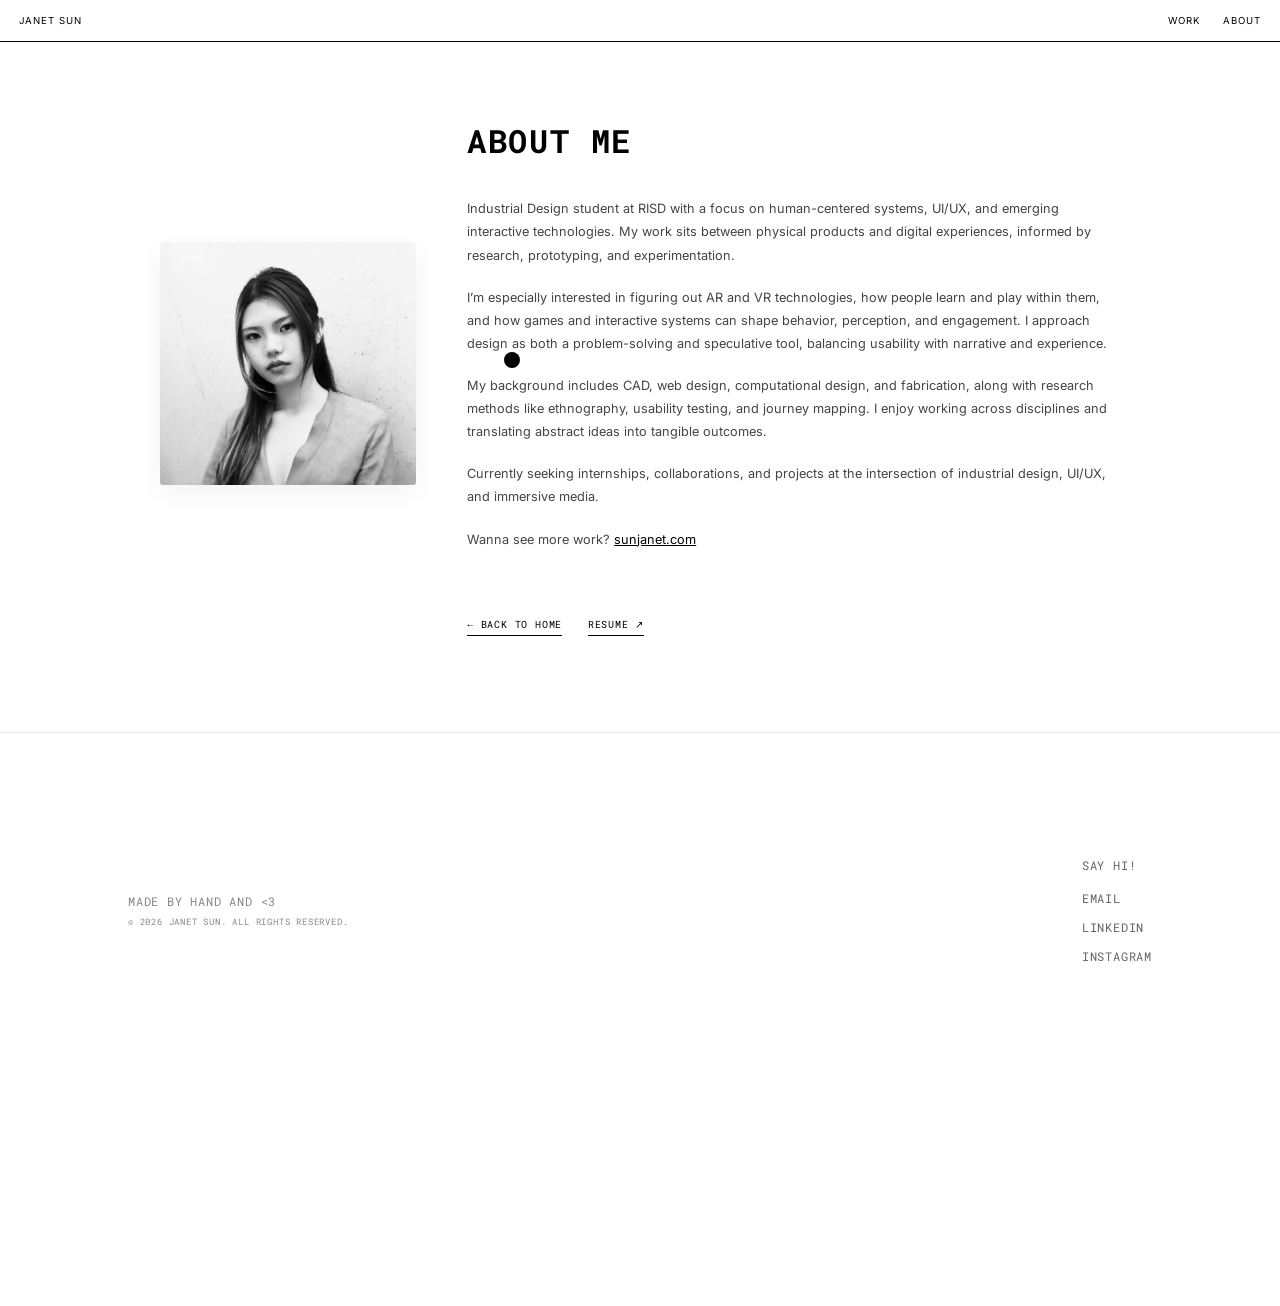
==== about.html @ 698ff545 "update" ====
<!DOCTYPE html>
<html lang="en">
<head>
<meta charset="UTF-8" />
<meta name="viewport" content="width=device-width, initial-scale=1.0" />
<title>About - Janet Sun</title>

<link href="https://fonts.googleapis.com/css2?family=Inter:wght@400;500&family=Source+Serif+4:opsz@8..60&family=Roboto+Mono&display=swap" rel="stylesheet">
<link rel="stylesheet" href="styles.css">
<style>
  .about-container {
    padding: clamp(3rem, 10vw, 7.5rem) 10%;
    min-height: 100vh;
    display: flex;
    flex-direction: column;
    align-items: center;
    background: #fff;
  }
  .about-content {
    max-width: 75rem;
    width: 100%;
    display: flex;
    flex-wrap: wrap;
    gap: clamp(2rem, 5vw, 5rem);
    align-items: center;
  }
  .about-text {
    flex: 1;
    min-width: 0;
  }
  .about-image {
    width: 100%;
    max-width: 20rem;
    flex-shrink: 0;
  }
  .about-image img {
    width: 100%;
    max-width: 100%;
    height: auto;
    border-radius: 0.25rem;
    box-shadow: 0 10px 30px rgba(0,0,0,0.05);
  }
  .about-content h1 {
    font-family: 'Roboto Mono', monospace;
    font-size: clamp(1.5rem, 4vw, 2.5rem);
    margin-bottom: clamp(1.5rem, 4vw, 2.5rem);
    text-transform: uppercase;
    letter-spacing: 0.125rem;
  }
  .about-content p {
    font-family: 'Inter', sans-serif;
    font-size: clamp(1rem, 1.2vw, 1.1rem);
    line-height: 1.8;
    color: #444;
    margin-bottom: 1.5rem;
  }
  @media (max-width: 900px) {
    .about-content {
      flex-direction: column;
      align-items: center;
    }
    .about-image {
      width: 100%;
      max-width: 25rem;
      margin-bottom: clamp(2rem, 5vw, 2.5rem);
    }
  }
  .back-button {
    margin-top: clamp(2rem, 5vw, 3.75rem);
    display: inline-block;
    font-family: 'Roboto Mono', monospace;
    text-transform: uppercase;
    font-size: clamp(0.6875rem, 1.2vw, 0.75rem);
    letter-spacing: 0.0625rem;
    color: #000;
    text-decoration: none;
    border-bottom: 1px solid #000;
    padding-bottom: 0.25rem;
  }
</style>
</head>

<body>

<div class="cursor"></div>

<div class="nav" style="opacity: 1;">
  <div onclick="window.location.href='index.html'">Janet Sun</div>
  <div class="nav-right">
    <span onclick="window.location.href='index.html#work'">Work</span>
    <span onclick="window.location.href='about.html'">About</span>
  </div>
</div>

<div class="about-container">
  <div class="about-content">
    <div class="about-image">
      <img src="photo/about/IMG_9194.jpg" alt="Janet Sun profile photo">
    </div>
    <div class="about-text">
      <h1>About me</h1>
      <p>
        Industrial Design student at RISD with a focus on human-centered systems, UI/UX, and emerging interactive technologies. My work sits between physical products and digital experiences, informed by research, prototyping, and experimentation.
      </p>
      <p>
        I’m especially interested in figuring out AR and VR technologies, how people learn and play within them, and how games and interactive systems can shape behavior, perception, and engagement. I approach design as both a problem-solving and speculative tool, balancing usability with narrative and experience.
      </p>
      <p>
        My background includes CAD, web design, computational design, and fabrication, along with research methods like ethnography, usability testing, and journey mapping. I enjoy working across disciplines and translating abstract ideas into tangible outcomes.
      </p>
      <p>
        Currently seeking internships, collaborations, and projects at the intersection of industrial design, UI/UX, and immersive media.
      </p>
      <p>
        Wanna see more work? <a href="https://sunjanet.com" target="_blank" rel="noopener noreferrer" style="color: #000; text-decoration: underline;">sunjanet.com</a>
      </p>
      <div style="display: flex; gap: 2rem; align-items: center;">
        <a href="index.html" class="back-button" onclick="sessionStorage.setItem('skipIndexAnimations','1')">← Back to Home</a>
        <a href="resume.pdf" target="_blank" class="back-button">Resume ↗</a>
      </div>
    </div>
  </div>
</div>

<footer class="footer">
  <div class="footer-content">
    <div class="footer-left">
      <p style="font-size: 0.9rem; color: #888; margin-bottom: 6px;">Made by hand and &lt;3</p>
      <p>&copy; 2026 Janet Sun. All rights reserved.</p>
    </div>
    <div class="footer-right">
      <p class="footer-say-hi">Say hi!</p>
      <div class="footer-links">
        <a href="mailto:janetsun05@gmail.com">Email</a>
        <a href="https://www.linkedin.com/in/janet-sun05" target="_blank" rel="noopener noreferrer">LinkedIn</a>
        <a href="#">Instagram</a>
      </div>
    </div>
  </div>
</footer>

<script src="main.js"></script>
</body>
</html>
---- styles.css ----
:root {
  --bg: #ffffff;
  --orange: #ffffff;
  --peach: #ffffff;
  --blue: #cfe6f8;
  --green: #ffffff;
  --pink: #ffffff;
  --text-dark: #000000;
  --space-xs: 0.25rem;
  --space-sm: 0.5rem;
  --space-md: 1rem;
  --space-lg: 1.5rem;
  --space-xl: 2rem;
  --space-2xl: 2.5rem;
  --space-3xl: 3rem;
}

* {
  box-sizing: border-box;
}

html {
  font-size: 100%; 
  zoom: 0.8; /* Scales EVERYTHING down to 80% including images and videos */
  scroll-behavior: smooth;
  cursor: none;
}

body {
  margin: 0;
  background: var(--bg);
  font-family: Inter, sans-serif;
  font-size: 1rem;
  line-height: 1.5;
  min-height: 100vh;
  overflow-x: hidden;
  overflow-y: auto;
  cursor: none;
  -webkit-font-smoothing: antialiased;
  -moz-osx-font-smoothing: grayscale;
  -webkit-user-select: none; /* Safari */
  -ms-user-select: none; /* IE 10+ and Edge */
  user-select: none; /* Standard syntax */
}

/* Top Nav */
.nav {
  position: fixed;
  top: 0;
  left: 0;
  right: 0;
  z-index: 10000;
  padding: clamp(0.5rem, 2vw, 1rem) clamp(1rem, 4vw, 1.5rem);
  display: flex;
  justify-content: space-between;
  font-size: clamp(0.6875rem, 1.5vw, 0.75rem);
  letter-spacing: 0.1em;
  text-transform: uppercase;
  background: rgba(255, 255, 255, 0.05);
  backdrop-filter: blur(10px);
  -webkit-backdrop-filter: blur(10px);
  border-top: 1px solid rgba(255, 255, 255, 0.8);
  border-bottom: 1px solid #000;
  box-shadow: inset 0 1px 0 rgba(255, 255, 255, 0.3);
  color: #000;
  opacity: 0;
  transition: opacity 1s ease;
}

/* Problem Section Styles */
.problem-section {
  padding: clamp(3rem, 8vw, 8.75rem) 10%;
  background: #fff;
  text-align: center;
  position: relative;
  z-index: 10;
  min-height: 100vh;
  display: flex;
  flex-direction: column;
  justify-content: center;
}

.problem-label {
  font-family: 'Roboto Mono', monospace;
  font-size: clamp(0.75rem, 1.5vw, 0.875rem);
  text-transform: uppercase;
  letter-spacing: 0.125rem;
  color: #666;
  margin-bottom: clamp(1.5rem, 4vw, 2.5rem);
  font-weight: 400;
  display: block;
}

.problem-statement {
  font-family: 'Source Serif 4', serif;
  font-size: clamp(1.5rem, 4vw, 2.4rem);
  line-height: 1.4;
  max-width: min(1000px, 90vw);
  margin: 0 auto;
  color: #222;
  font-weight: 400;
}

@media (max-width: 768px) {
  .problem-section {
    padding: clamp(2.5rem, 10vw, 5rem) 5%;
  }
  .problem-statement {
    font-size: clamp(1.25rem, 4vw, 1.8rem);
  }
}

.nav-right span {
  margin-left: clamp(1rem, 3vw, 1.5rem);
}

/* Sidebar – page menu only (not on index) */
.sidebar {
  position: fixed;
  left: 0;
  top: 0;
  bottom: 0;
  width: min(200px, 45vw);
  z-index: 9998;
  background: rgba(255, 255, 255, 0.97);
  backdrop-filter: blur(12px);
  -webkit-backdrop-filter: blur(12px);
  border-right: 1px solid rgba(0, 0, 0, 0.08);
  padding: clamp(3rem, 8vw, 5rem) 0 clamp(2rem, 5vw, 2.5rem) clamp(1rem, 4vw, 1.5rem);
  display: flex;
  flex-direction: column;
  font-family: 'Roboto Mono', monospace;
  font-size: clamp(0.625rem, 1.2vw, 0.6875rem);
  letter-spacing: 0.1em;
  text-transform: uppercase;
}
.sidebar-home {
  display: block;
  font-weight: 600;
  color: #000;
  text-decoration: none;
  margin-bottom: clamp(1rem, 3vw, 1.5rem);
  cursor: pointer;
  font-size: clamp(0.625rem, 1.2vw, 0.6875rem);
  letter-spacing: 0.1em;
  text-transform: uppercase;
}
.sidebar-home:hover {
  opacity: 0.7;
}
.sidebar-home .sidebar-home-arrow {
  margin-right: 0.5rem;
}
.sidebar-section-title {
  font-size: 0.625rem;
  letter-spacing: 0.15em;
  color: #888;
  margin: 0 0 0.75rem 0;
  padding-bottom: 0.25rem;
}
.sidebar-page-nav {
  list-style: none;
  margin: 0;
  padding: 0;
}
.sidebar-page-nav li {
  margin-bottom: 0.5rem;
}
.sidebar-page-nav a {
  color: #555;
  text-decoration: none;
  cursor: pointer;
  display: inline-block;
}
.sidebar-page-nav a:hover {
  color: #000;
}
.sidebar-back-to-top {
  margin-top: auto;
  display: inline-block;
  color: #555;
  text-decoration: none;
  cursor: pointer;
  padding-top: 1rem;
  font-size: clamp(0.625rem, 1.2vw, 0.6875rem);
  letter-spacing: 0.1em;
  text-transform: uppercase;
}
.sidebar-back-to-top:hover {
  color: #000;
}
body.has-sidebar {
  padding-left: min(200px, 45vw);
}
@media (max-width: 900px) {
  .sidebar {
    transform: translateX(-100%);
    transition: transform 0.3s ease;
  }
  body.has-sidebar {
    padding-left: 0;
  }
}

/* Overview meta line (timeline, role, team, tools) */
.overview-meta {
  display: flex;
  flex-wrap: wrap;
  gap: clamp(0.75rem, 2vw, 1rem) clamp(1rem, 3vw, 2rem);
  font-family: 'Roboto Mono', monospace;
  font-size: clamp(0.625rem, 1.2vw, 0.6875rem);
  letter-spacing: 0.1em;
  text-transform: uppercase;
  color: #666;
  margin-bottom: 1.25rem;
  padding-bottom: 1rem;
  border-bottom: 1px solid rgba(0, 0, 0, 0.1);
}
.overview-meta span {
  display: flex;
  flex-direction: column;
  gap: 0.25rem;
  align-items: flex-start;
}
.overview-meta .meta-label {
  color: #999;
}
.overview-meta .meta-value {
  color: #333;
}

.overview-context,
.overview-problem {
  margin-bottom: 1.25rem;
}
.overview-context .overview-block-label,
.overview-problem .overview-block-label {
  font-family: 'Roboto Mono', monospace;
  font-size: 0.625rem;
  letter-spacing: 0.15em;
  text-transform: uppercase;
  color: #888;
  margin-bottom: 0.5rem;
}
.overview-context .overview-block-content,
.overview-problem .overview-block-content {
  font-family: 'Inter', sans-serif;
  font-size: 1rem;
  line-height: 1.6;
  color: #444;
}
.overview-problem .overview-block-content {
  font-family: 'Source Serif 4', serif;
  font-size: clamp(1rem, 1.5vw, 1.25rem);
  line-height: 1.4;
  color: #22222225;
}

/* Board */
.board {
  position: relative;
  width: 100%;
  height: 65vh;
  min-height: 20rem;
}

.bg-paragraph {
  position: absolute;
  top: clamp(2rem, 6vw, 4rem);
  left: clamp(0.75rem, 2vw, 1.5rem);
  font-size: clamp(0.875rem, 1.2vw, 1rem);
  color: #eeeeee; /* Lighter Grey */
  width: min(36vw, 90%);
  line-height: 1.4;
  z-index: 5;
  pointer-events: none;
  font-family: 'Roboto Mono', monospace;
  margin: 0;
  white-space: pre-wrap;
  word-spacing: 0.125rem;
  transition: color 0.5s ease, filter 0.5s ease-out;
  filter: blur(8px);
}

.bg-paragraph.dark-mode {
  color: #000000ac;
  filter: blur(0);
}

/* Hero Section */
.hero {
  position: absolute;
  top: calc(50% - 15px);
  left: 50%;
  transform: translate(-50%, -50%);
  text-align: center;
  z-index: 0;
  pointer-events: none;
}

.hero-video {
  width: min(45vw, 650px);
  max-width: 100%;
  height: auto;
  display: block;
  margin: 0 auto;
  mix-blend-mode: multiply;
  opacity: 0.75;
  filter: blur(0.5px);
}

.hero-name {
  font-size: clamp(0.875rem, 1.2vw, 1.1875rem);
  font-weight: bold;
  text-transform: uppercase;
  letter-spacing: -0.07em;
  color: #000;
  text-align: right;
  margin-top: clamp(-8rem, -12vw, -9.375rem);
  margin-right: clamp(2rem, 5vw, 5rem);
  position: relative;
  z-index: 500;
  opacity: 0;
  transition: opacity 1s ease;
  filter: blur(0.4px);
  text-shadow: #0000000f 1px 1px 2px;
}
.hero-name.visible {
  opacity: 0.75;
}

/* Custom cursor */
.cursor {
  position: fixed;
  top: 0;
  left: 0;
  width: clamp(18px, 1.25rem, 25px);
  height: clamp(18px, 1.25rem, 25px);
  background: #fff;
  border-radius: 50%;
  pointer-events: none;
  z-index: 10001;
  transform: translate3d(-100px, -100px, 0);
  transition: width 0.2s ease, height 0.2s ease;
  will-change: transform, width, height;
  backface-visibility: hidden;
  mix-blend-mode: difference;
}

.cursor.grow {
  width: clamp(45px, 4rem, 65px);
  height: clamp(45px, 4rem, 65px);
}

/* No hand cursor - custom cursor only everywhere */
a, button, [onclick], .nav > div, .nav span, .nav-right span, .back-button, .ideation-trigger {
  cursor: none !important;
}

/* Cards */
.card {
  position: absolute;
  padding: clamp(0.875rem, 1.5vw, 1.375rem) clamp(1rem, 1.5vw, 1.5rem);
  transform-origin: center;
  /* animation will be triggered by JS after video ends */
  opacity: 0; 
  border-radius: clamp(0.75rem, 2vw, 1.25rem);
  backdrop-filter: blur(20px) brightness(1.1) saturate(2.1);
  -webkit-backdrop-filter: blur(10px) brightness(1.1) saturate(1.1);
  border: 1px solid rgba(255, 255, 255, 0.6);
  z-index: 10;
  color: #000;
  font-family: 'Roboto Mono', monospace;
  background: rgba(255, 255, 255, 0.01);
  box-shadow: 
    0 8px 32px 0 rgba(0, 0, 0, 0.1),
    inset 0 0 0 1px rgba(255, 255, 255, 0.4);
  transition: margin-top 0.5s ease, box-shadow 0.5s ease;
}

.card p {
  font-size: clamp(0.875rem, 1.2vw, 1rem);
  line-height: 1.4;
  margin: 0;
}

.card:hover {
  margin-top: -2px;
  box-shadow: 
    0 12px 40px 0 rgba(0, 0, 0, 0.15),
    inset 0 0 0 1px rgba(255, 255, 255, 0.3);
}

.card.animate-in {
  animation: floatIn 1.5s cubic-bezier(0.23, 1, 0.32, 1) forwards;
}

.card.orange {
  width: min(320px, 85vw);
  max-width: 20rem;
}

.card.peach {
  width: min(300px, 80vw);
  max-width: 18.75rem;
  font-size: clamp(0.875rem, 1.2vw, 1rem);
}

.card.blue {
  width: clamp(4rem, 6vw, 5.625rem);
  height: clamp(4rem, 6vw, 5.625rem);
  min-width: 4rem;
  min-height: 4rem;
  display: flex;
  align-items: center;
  justify-content: center;
  font-size: clamp(1rem, 1.5vw, 1.25rem);
}

.card.green {
  padding: clamp(0.5rem, 1vw, 0.625rem) clamp(0.75rem, 1.5vw, 0.875rem);
  font-size: clamp(1rem, 1.5vw, 1.375rem);
  letter-spacing: 0.15em;
}

/* Card placement - percentage-based for reflow */
.card.orange {
  top: 38%;
  left: clamp(5%, 34%, 34%);
  transform: rotate(-3deg) translateX(clamp(0.5rem, 2.5vw, 2.375rem));
}

.card.peach {
  top: 48%;
  left: 52%;
  transform: rotate(2deg);
}

.card.blue {
  top: 60%;
  left: 33%;
  transform: rotate(-8deg);
}

.card.green {
  top: 43%;
  left: 62%;
  transform: rotate(6deg);
}

/* Orange card details */
.orange .line {
  border-bottom: 1px solid rgba(0, 0, 0, 0.2);
  margin: 0.75rem 0;
}

.orange .dots {
  display: flex;
  gap: 0.625rem;
  margin-bottom: 0.625rem;
}

.orange .dots span {
  width: 0.5rem;
  height: 0.5rem;
  background: rgba(0, 0, 0, 0.5);
  display: block;
}

/* Scroll Arrow */
.scroll-arrow {
  position: absolute;
  bottom: 0.3rem;
  left: 50%;
  transform: translateX(-50%);
  font-size: clamp(1.25rem, 2vw, 1.5rem);
  color: #000;
  animation: bounce 2s infinite;
  opacity: 0;
  transition: opacity 1s ease;
}

.white-page-line {
  position: absolute;
  bottom: clamp(1rem, 2vw, 1.5rem);
  left: 0;
  right: 0;
  border-bottom: 1px solid #000;
  opacity: 0;
  transition: opacity 1s ease;
}

.card.animate-in ~ .scroll-arrow,
.card.animate-in ~ .white-page-line {
  opacity: 1;
}

@keyframes bounce {
  0%, 20%, 50%, 80%, 100% { transform: translate(-50%, 0); }
  40% { transform: translate(-50%, -10px); }
  60% { transform: translate(-50%, -5px); }
}

/* Gallery Section */
.gallery-section {
  padding: clamp(3rem, 8vw, 6.25rem) 5%;
  background: #fff;
  min-height: 100vh;
  transition: filter 1.2s ease, opacity 1.2s ease;
}
.gallery-section.gallery-section-blurred {
  filter: blur(12px);
  opacity: 0.5;
}

.gallery-container {
  display: flex;
  flex-wrap: wrap;
  gap: clamp(1.5rem, 4vw, 3.75rem);
  align-items: flex-start;
}

.section-header {
  width: 100%;
  max-width: 12.5rem;
  display: flex;
  flex-direction: column;
  align-items: flex-start;
  text-align: left;
  position: sticky;
  top: clamp(4rem, 10vw, 6.25rem);
}

.section-header h1 {
  font-family: 'Roboto Mono', monospace;
  font-size: clamp(1rem, 2vw, 1.25rem);
  font-weight: 500;
  margin-bottom: 1.25rem;
  text-transform: uppercase;
  color: #000;
  letter-spacing: 0.125rem;
}

.section-header p {
  font-family: 'Inter', sans-serif;
  font-size: clamp(0.75rem, 1.2vw, 0.8125rem);
  line-height: 1.6;
  color: #666;
  text-transform: uppercase;
  letter-spacing: 0.0625rem;
  margin-bottom: clamp(1.5rem, 5vw, 2.5rem);
}

.skills-list {
  width: 100%;
}

.skills-group {
  margin-bottom: clamp(1rem, 2vw, 1.5625rem);
}

.skills-group h4 {
  font-family: 'Roboto Mono', monospace;
  font-size: clamp(0.625rem, 1.2vw, 0.6875rem);
  text-transform: uppercase;
  letter-spacing: 0.09375rem;
  color: #000;
  margin: 0 0 0.625rem 0;
  font-weight: 500;
}

.skills-group ul {
  list-style: none;
  padding: 0;
  margin: 0;
}

.skills-group li {
  font-family: 'Inter', sans-serif;
  font-size: clamp(0.625rem, 1.1vw, 0.65625rem);
  line-height: 1.8;
  color: #888;
  text-transform: uppercase;
  letter-spacing: 0.03125rem;
}

.vertical-line {
  width: 1px;
  background: rgba(0, 0, 0, 0.201);
  align-self: stretch;
  min-height: 2rem;
}

.gallery-grid {
  flex: 1;
  min-width: 0;
  display: grid;
  grid-template-columns: repeat(auto-fit, minmax(min(350px, 100%), 1fr));
  gap: clamp(1.5rem, 4vw, 3.75rem);
}

.gallery-item-link {
  text-decoration: none;
  cursor: none;
}

.gallery-item {
  text-align: left;
  transition: transform 0.4s ease;
  background: #fff; /* Match page background */
  overflow: hidden; /* Ensure scale doesn't bleed out */
}

.gallery-item:hover {
  transform: translateY(-5px);
}

.gallery-item img,
.gallery-item video {
  width: 100%;
  max-width: 100%;
  aspect-ratio: 4 / 3.46;
  object-fit: cover;
  border-radius: 0;
  margin-bottom: clamp(1rem, 2vw, 1.5625rem);
  transition: transform 0.6s cubic-bezier(0.25, 1, 0.5, 1), filter 0.6s ease;
  border: none;
  outline: none;
  display: block;
  background-color: #f9f9f9;
}

.gallery-video {
  object-fit: cover;
  object-position: center 30%;
  background-color: transparent;
  transform: translateY(-2px); /* Shave off 2px from the top against the hidden overflow */
  pointer-events: none;
}
.gallery-video::-webkit-media-controls {
  display: none !important;
}
.gallery-video::-webkit-media-controls-enclosure {
  display: none !important;
}
.gallery-video::-webkit-media-controls-panel {
  display: none !important;
}

.gallery-item h3 {
  font-family: 'Roboto Mono', monospace;
  font-size: clamp(0.875rem, 1.2vw, 1rem);
  font-weight: 500;
  margin: 0.625rem 0 0.5rem 0;
  text-transform: uppercase;
  color: #000;
  letter-spacing: 0.0625rem;
}

.gallery-item h5 {
  font-family: 'Inter', sans-serif;
  font-size: clamp(0.625rem, 1.1vw, 0.6875rem);
  margin: 0;
  color: #666;
  letter-spacing: 0.125rem;
  text-transform: uppercase;
  font-weight: 400;
}

.gallery-item p {
  font-family: 'Inter', sans-serif;
  font-size: clamp(0.8125rem, 1.1vw, 0.9375rem);
  line-height: 1.6;
  color: #888;
  margin: 0.75rem 0 0 0;
  max-width: 90%;
}

/* Problem Section Styles (shared - avoid duplicate) */
.problem-section {
  padding: clamp(3rem, 8vw, 8.75rem) 10%;
  background: #fff;
  text-align: center;
  position: relative;
  z-index: 10;
}

.problem-label {
  font-family: 'Roboto Mono', monospace;
  font-size: clamp(0.75rem, 1.5vw, 0.875rem);
  text-transform: uppercase;
  letter-spacing: 0.125rem;
  color: #666;
  margin-bottom: clamp(1.5rem, 4vw, 2.5rem);
  font-weight: 400;
  display: block;
}

.problem-statement {
  font-family: 'Source Serif 4', serif;
  font-size: clamp(1.5rem, 4vw, 2.4rem);
  line-height: 1.4;
  max-width: min(1000px, 90vw);
  margin: 0 auto;
  color: #222;
  font-weight: 400;
}

@media (max-width: 768px) {
  .problem-section {
    padding: clamp(2.5rem, 10vw, 5rem) 5%;
  }
  .problem-statement {
    font-size: clamp(1.25rem, 4vw, 1.8rem);
  }
}

/* Marketing Section */
.marketing-section {
  width: 100%;
  padding: clamp(3rem, 8vw, 6.25rem) 10%;
  background: #fff;
  position: relative;
  z-index: 10;
  text-align: center;
}

.marketing-container {
  width: 100%;
  max-width: 50rem;
  margin: 0 auto;
  border-radius: 0.5rem;
  overflow: hidden;
  box-shadow: 0 2.5rem 6.25rem rgba(0,0,0,0.1);
}

.marketing-image {
  width: 100%;
  max-width: 100%;
  height: auto;
  display: block;
  transition: transform 1.2s cubic-bezier(0.23, 1, 0.32, 1);
}

.marketing-container:hover .marketing-image {
  transform: scale(1.02);
}

/* Footer Section */
.footer {
  background: #fff;
  color: #000;
  padding: clamp(5rem, 12vw, 11.25rem) 10% clamp(3rem, 8vw, 6.25rem);
  min-height: 40vh;
  border-top: 1px solid rgba(0, 0, 0, 0.1);
}

.footer-content {
  display: flex;
  flex-wrap: wrap;
  justify-content: space-between;
  align-items: center;
  gap: 1.5rem;
  font-family: 'Roboto Mono', monospace;
  font-size: clamp(0.625rem, 1.2vw, 0.6875rem);
  letter-spacing: 0.0625rem;
  text-transform: uppercase;
}

.footer-left p {
  margin: 0;
  color: #888;
}

.footer-right {
  display: flex;
  flex-direction: column;
  align-items: flex-start;
  margin-right: 0;
}
.footer-right .footer-say-hi {
  font-family: 'Roboto Mono', monospace;
  font-size: clamp(0.8125rem, 1.2vw, 0.9375rem);
  letter-spacing: 0.0625rem;
  text-transform: uppercase;
  color: #666;
  margin: 0 0 1.125rem 0;
}
.footer-right .footer-links {
  display: flex;
  flex-direction: column;
  gap: 0.875rem;
}
.footer-right .footer-links a {
  margin-left: 0;
  color: #666;
  text-decoration: none;
  transition: color 0.3s ease;
  font-size: clamp(0.8125rem, 1.2vw, 0.9375rem);
}
.footer-right .footer-links a:hover {
  color: #000;
}
.footer-right a {
  color: #666;
  text-decoration: none;
  margin-left: 0;
  transition: color 0.3s ease;
}
.footer-right a:hover {
  color: #000;
}

/* Animation */
@keyframes floatIn {
  from {
    opacity: 0;
    translate: 0 20px;
    filter: blur(8px);
  }
  to {
    opacity: 1;
    translate: 0 0;
    filter: blur(0);
  }
}

/* ========== Responsive breakpoints ========== */
/* Mobile phones: 320px – 480px */
@media (max-width: 480px) {
  .gallery-container {
    flex-direction: column;
  }
  .section-header {
    position: static;
    max-width: 100%;
  }
  .vertical-line {
    display: none;
  }
  .card.orange,
  .card.peach {
    width: min(280px, 90vw);
    max-width: none;
  }
  .hero-name {
    margin-right: 1rem;
  }
}

/* Large phones / small tablets: 481px – 768px */
@media (min-width: 481px) and (max-width: 768px) {
  .gallery-container {
    flex-direction: column;
  }
  .section-header {
    position: static;
    max-width: 100%;
  }
  .vertical-line {
    display: none;
  }
}

/* Tablets / iPad: 769px – 1024px */
@media (min-width: 769px) and (max-width: 1024px) {
  .section-header {
    width: 100%;
    max-width: 100%;
  }
  .gallery-container {
    flex-direction: column;
  }
  .vertical-line {
    display: none;
  }
}

/* MacBook Air 13" / small laptops: 1025px – 1280px */
@media (min-width: 1025px) and (max-width: 1280px) {
  .section-header {
    width: 100%;
    max-width: 12rem;
  }
}

/* Large desktop: 1920px+ - preserve 1920 layout */
@media (min-width: 1920px) {
  .gallery-grid {
    grid-template-columns: repeat(auto-fit, minmax(350px, 1fr));
  }
}

/* ========== Project page shared responsive ========== */
@media (max-width: 1024px) {
  .project-hero {
    min-height: 50vh;
    background-attachment: scroll;
  }
  .project-hero-title {
    padding: clamp(1.5rem, 5vw, 2.5rem) 10% clamp(2rem, 6vw, 3.75rem);
  }
  .project-gallery {
    padding: clamp(2rem, 6vw, 5rem) 10%;
  }
  .gallery-layout {
    grid-template-columns: 1fr;
    gap: clamp(1rem, 3vw, 2.5rem);
  }
  .ideation-section {
    padding: clamp(2rem, 6vw, 4rem) 10%;
  }
  .ideation-container {
    max-width: 100%;
  }
  .ideation-header h2 {
    margin-bottom: clamp(1.5rem, 4vw, 3.75rem);
  }
  .ideation-trigger {
    padding: clamp(0.75rem, 2vw, 1.875rem) 0;
  }
  .app-layout {
    grid-template-columns: 1fr;
    gap: clamp(1rem, 3vw, 2rem);
  }
  .app-screen-container {
    max-width: 100%;
  }
}

@media (max-width: 768px) {
  .project-hero-title h1 {
    font-size: clamp(1.5rem, 5vw, 2.25rem);
  }
  .project-hero-title .project-description {
    font-size: clamp(0.9375rem, 2vw, 1.2rem);
  }
  .research-gallery {
    grid-template-columns: 1fr;
    gap: 1rem;
  }
}

@media (max-width: 480px) {
  .project-hero-title h1 {
    font-size: clamp(1.25rem, 6vw, 1.75rem);
  }
}
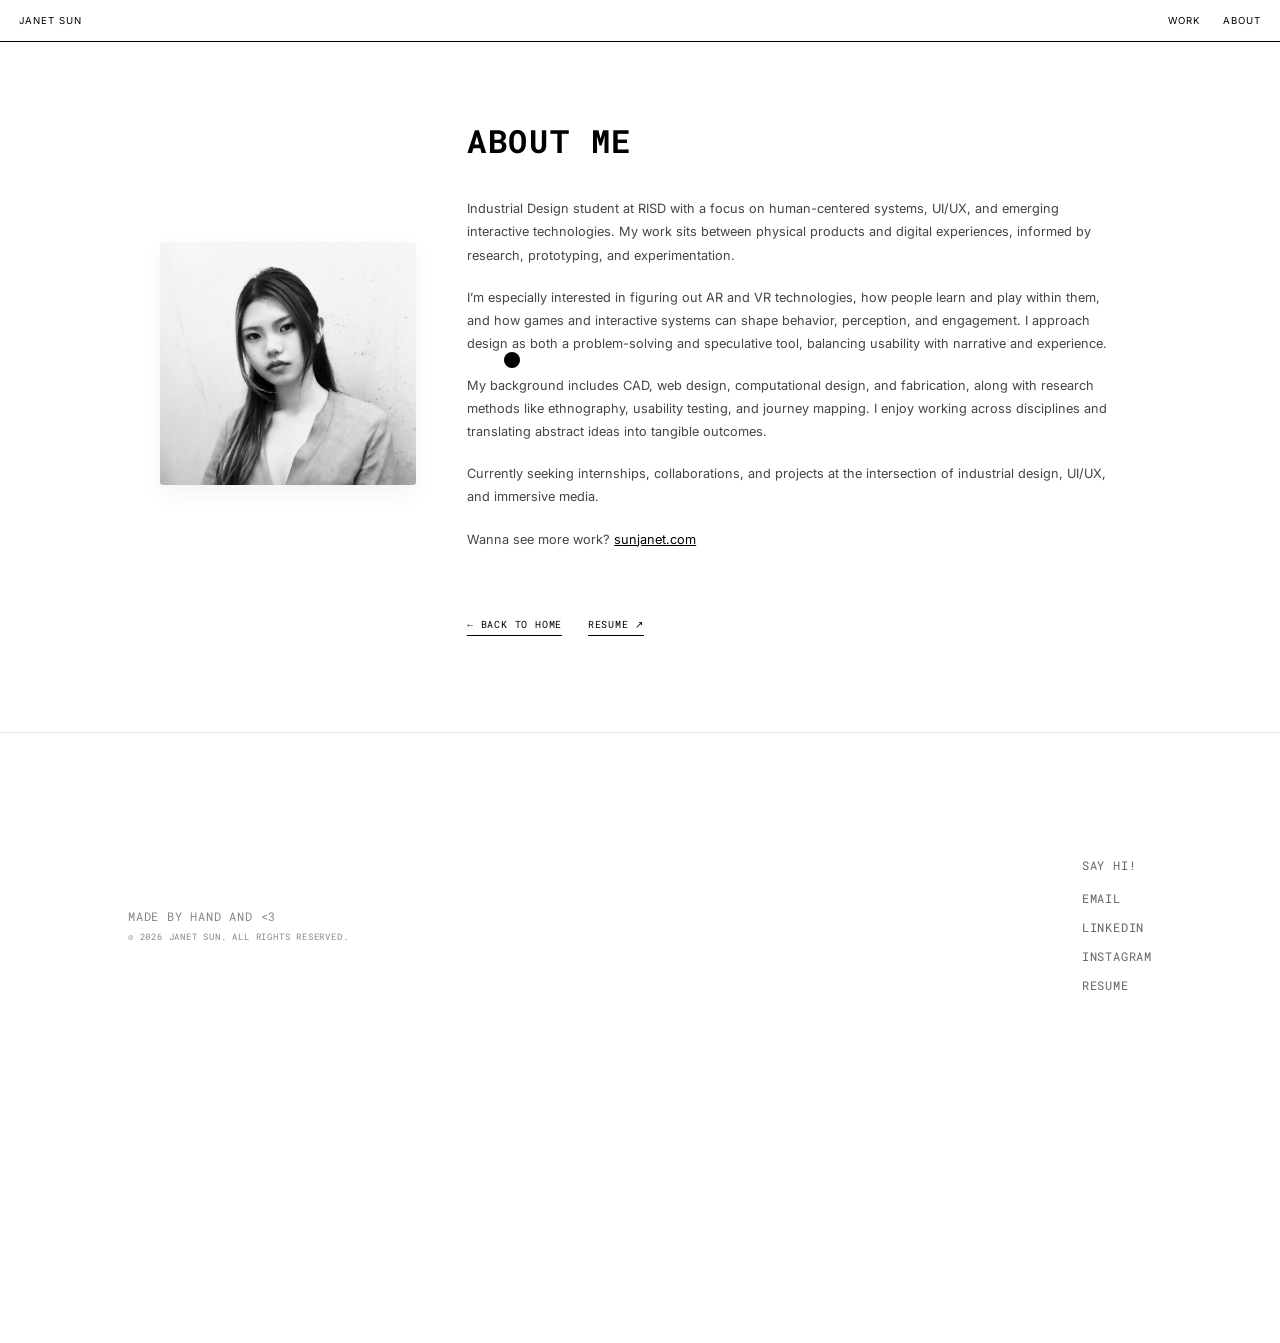
==== commit c60e429c: "update" ====
--- a/about.html
+++ b/about.html
@@ -116,7 +116,7 @@
       </p>
       <div style="display: flex; gap: 2rem; align-items: center;">
         <a href="index.html" class="back-button" onclick="sessionStorage.setItem('skipIndexAnimations','1')">← Back to Home</a>
-        <a href="resume.pdf" target="_blank" class="back-button">Resume ↗</a>
+        <a href="janetsunCV_ID.pdf" target="_blank" class="back-button">Resume ↗</a>
       </div>
     </div>
   </div>
@@ -134,6 +134,7 @@
         <a href="mailto:janetsun05@gmail.com">Email</a>
         <a href="https://www.linkedin.com/in/janet-sun05" target="_blank" rel="noopener noreferrer">LinkedIn</a>
         <a href="#">Instagram</a>
+        <a href="janetsunCV_ID.pdf" target="_blank" rel="noopener noreferrer">Resume</a>
       </div>
     </div>
   </div>
--- a/styles.css
+++ b/styles.css
@@ -140,7 +140,7 @@
   color: #000;
   text-decoration: none;
   margin-bottom: clamp(1rem, 3vw, 1.5rem);
-  cursor: pointer;
+  cursor: none;
   font-size: clamp(0.625rem, 1.2vw, 0.6875rem);
   letter-spacing: 0.1em;
   text-transform: uppercase;
@@ -169,7 +169,7 @@
 .sidebar-page-nav a {
   color: #555;
   text-decoration: none;
-  cursor: pointer;
+  cursor: none;
   display: inline-block;
 }
 .sidebar-page-nav a:hover {
@@ -180,7 +180,7 @@
   display: inline-block;
   color: #555;
   text-decoration: none;
-  cursor: pointer;
+  cursor: none;
   padding-top: 1rem;
   font-size: clamp(0.625rem, 1.2vw, 0.6875rem);
   letter-spacing: 0.1em;
@@ -299,7 +299,7 @@
 }
 
 .hero-video {
-  width: min(45vw, 650px);
+  width: min(43vw, 620px);
   max-width: 100%;
   height: auto;
   display: block;
@@ -470,7 +470,7 @@
 /* Scroll Arrow */
 .scroll-arrow {
   position: absolute;
-  bottom: 0.3rem;
+  bottom: -1.5rem;
   left: 50%;
   transform: translateX(-50%);
   font-size: clamp(1.25rem, 2vw, 1.5rem);
@@ -478,11 +478,12 @@
   animation: bounce 2s infinite;
   opacity: 0;
   transition: opacity 1s ease;
+  z-index: 100;
 }
 
 .white-page-line {
   position: absolute;
-  bottom: clamp(1rem, 2vw, 1.5rem);
+  bottom: clamp(1.5rem, 2vw, 2.5rem);
   left: 0;
   right: 0;
   border-bottom: 1px solid #000;
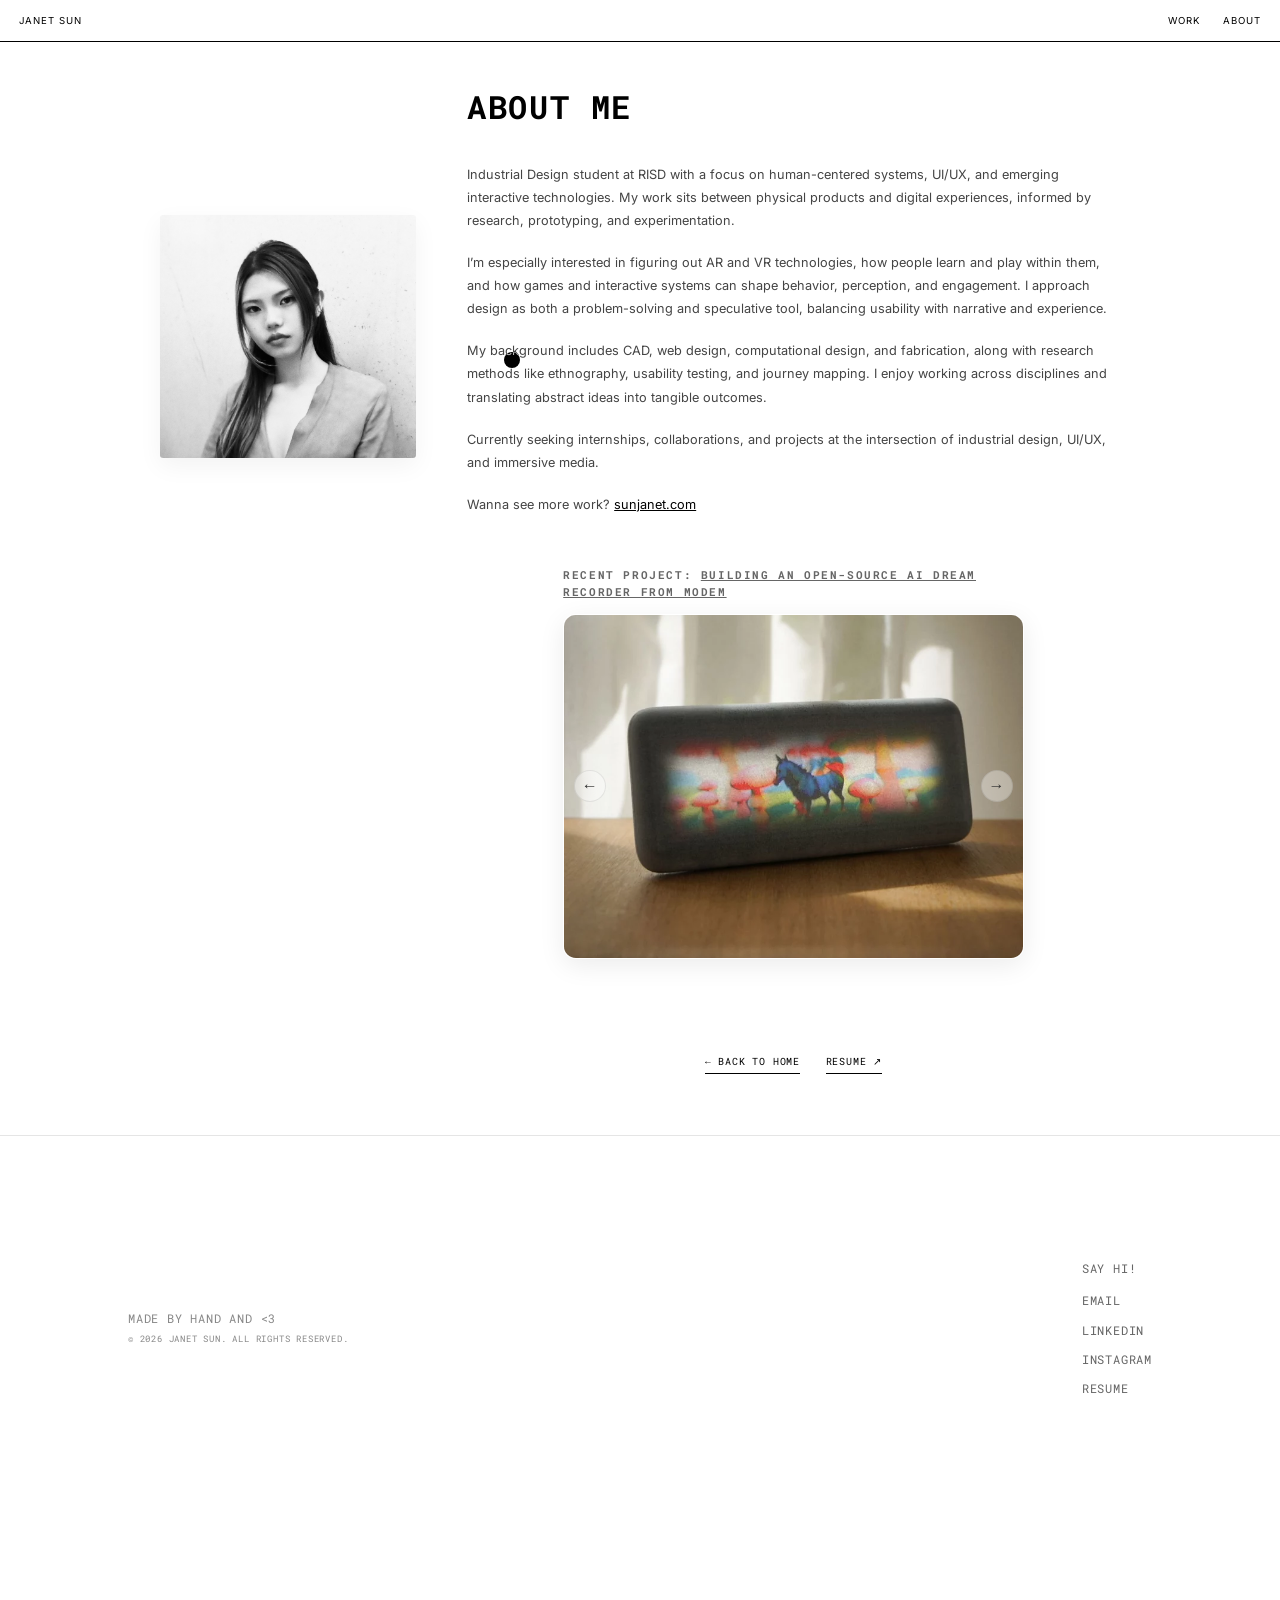
==== commit 5697698e: "About page: add Dream Recorder carousel, profile/carousel layout tweaks, transparent arrow buttons M" ====
--- a/about.html
+++ b/about.html
@@ -3,13 +3,14 @@
 <head>
 <meta charset="UTF-8" />
 <meta name="viewport" content="width=device-width, initial-scale=1.0" />
+<link rel="icon" type="image/png" href="faviconjs-01.png" />
 <title>About - Janet Sun</title>
 
 <link href="https://fonts.googleapis.com/css2?family=Inter:wght@400;500&family=Source+Serif+4:opsz@8..60&family=Roboto+Mono&display=swap" rel="stylesheet">
 <link rel="stylesheet" href="styles.css">
 <style>
   .about-container {
-    padding: clamp(3rem, 10vw, 7.5rem) 10%;
+    padding: clamp(2rem, 6vw, 5rem) 10%;
     min-height: 100vh;
     display: flex;
     flex-direction: column;
@@ -22,7 +23,7 @@
     display: flex;
     flex-wrap: wrap;
     gap: clamp(2rem, 5vw, 5rem);
-    align-items: center;
+    align-items: flex-start;
   }
   .about-text {
     flex: 1;
@@ -32,6 +33,7 @@
     width: 100%;
     max-width: 20rem;
     flex-shrink: 0;
+    margin-top: clamp(8rem, 16vw, 12rem);
   }
   .about-image img {
     width: 100%;
@@ -65,6 +67,88 @@
       margin-bottom: clamp(2rem, 5vw, 2.5rem);
     }
   }
+  /* Recent project carousel */
+  .about-carousel-section {
+    width: 100%;
+    max-width: 36rem;
+    margin-top: clamp(2.5rem, 5vw, 4rem);
+    margin-bottom: clamp(2rem, 5vw, 3.75rem);
+    margin-left: auto;
+    margin-right: auto;
+  }
+  .about-carousel-title {
+    font-family: 'Roboto Mono', monospace;
+    font-size: clamp(0.75rem, 1.2vw, 0.875rem);
+    text-transform: uppercase;
+    letter-spacing: 0.125rem;
+    color: #666;
+    margin-bottom: 1rem;
+  }
+  .about-carousel-wrapper {
+    position: relative;
+    border-radius: 1rem;
+    overflow: hidden;
+    background: rgba(255, 255, 255, 0.4);
+    backdrop-filter: blur(20px);
+    -webkit-backdrop-filter: blur(20px);
+    border: 1px solid rgba(255, 255, 255, 0.6);
+    box-shadow: 0 8px 32px rgba(0, 0, 0, 0.08);
+    aspect-ratio: 4 / 3;
+  }
+  .about-carousel-track {
+    display: flex;
+    width: 100%;
+    height: 100%;
+    overflow: hidden;
+  }
+  .about-carousel-slide {
+    flex: 0 0 100%;
+    width: 100%;
+    height: 100%;
+    display: none;
+    align-items: center;
+    justify-content: center;
+    background: rgba(255, 255, 255, 0.2);
+  }
+  .about-carousel-slide.active {
+    display: flex;
+  }
+  .about-carousel-slide img,
+  .about-carousel-slide video {
+    width: 100%;
+    height: 100%;
+    object-fit: cover;
+    object-position: center;
+    display: block;
+  }
+  .about-carousel-slide img.about-carousel-img-bottom {
+    object-position: center bottom;
+  }
+  .about-carousel-arrow {
+    position: absolute;
+    top: 50%;
+    transform: translateY(-50%);
+    width: 2.5rem;
+    height: 2.5rem;
+    border-radius: 50%;
+    background: rgba(255, 255, 255, 0.35);
+    backdrop-filter: blur(10px);
+    border: 1px solid rgba(0, 0, 0, 0.08);
+    display: flex;
+    align-items: center;
+    justify-content: center;
+    cursor: none;
+    font-size: 1.25rem;
+    color: #333;
+    transition: background 0.2s, transform 0.2s;
+    z-index: 10;
+  }
+  .about-carousel-arrow:hover {
+    background: rgba(255, 255, 255, 0.55);
+    transform: translateY(-50%) scale(1.05);
+  }
+  .about-carousel-arrow.prev { left: 0.75rem; }
+  .about-carousel-arrow.next { right: 0.75rem; }
   .back-button {
     margin-top: clamp(2rem, 5vw, 3.75rem);
     display: inline-block;
@@ -114,9 +198,35 @@
       <p>
         Wanna see more work? <a href="https://sunjanet.com" target="_blank" rel="noopener noreferrer" style="color: #000; text-decoration: underline;">sunjanet.com</a>
       </p>
-      <div style="display: flex; gap: 2rem; align-items: center;">
+      <div class="about-carousel-section">
+        <h3 class="about-carousel-title">Recent project: <a href="https://modemworks.com/projects/dreamrecorder/" target="_blank" rel="noopener noreferrer" style="color: inherit; text-decoration: underline;">Building an open-source AI Dream recorder from Modem</a></h3>
+        <div class="about-carousel-wrapper">
+          <button type="button" class="about-carousel-arrow prev" aria-label="Previous">←</button>
+          <button type="button" class="about-carousel-arrow next" aria-label="Next">→</button>
+          <div class="about-carousel-track">
+            <div class="about-carousel-slide active">
+              <img src="photo/about/dream.webp" alt="AI Dream recorder device">
+            </div>
+            <div class="about-carousel-slide">
+              <video muted loop playsinline>
+                <source src="photo/about/IMG_1967 (1).mp4" type="video/mp4">
+              </video>
+            </div>
+            <div class="about-carousel-slide">
+              <img src="photo/about/IMG_1956.jpg" alt="AI Dream recorder hardware" class="about-carousel-img-bottom">
+            </div>
+            <div class="about-carousel-slide">
+              <img src="photo/about/IMG_1941.jpg" alt="AI Dream recorder prototype">
+            </div>
+            <div class="about-carousel-slide">
+              <img src="photo/about/IMG_1942.jpg" alt="AI Dream recorder 3D print">
+            </div>
+          </div>
+        </div>
+      </div>
+      <div style="display: flex; gap: 2rem; align-items: center; justify-content: center;">
         <a href="index.html" class="back-button" onclick="sessionStorage.setItem('skipIndexAnimations','1')">← Back to Home</a>
-        <a href="janetsunCV_ID.pdf" target="_blank" class="back-button">Resume ↗</a>
+        <a href="./janetsunCV_ID.pdf" target="_blank" class="back-button">Resume ↗</a>
       </div>
     </div>
   </div>
@@ -133,14 +243,38 @@
       <div class="footer-links">
         <a href="mailto:janetsun05@gmail.com">Email</a>
         <a href="https://www.linkedin.com/in/janet-sun05" target="_blank" rel="noopener noreferrer">LinkedIn</a>
-        <a href="#">Instagram</a>
-        <a href="janetsunCV_ID.pdf" target="_blank" rel="noopener noreferrer">Resume</a>
+        <a href="https://www.instagram.com/minjieart/?hl=en" target="_blank" rel="noopener noreferrer">Instagram</a>
+        <a href="./janetsunCV_ID.pdf" target="_blank" rel="noopener noreferrer">Resume</a>
       </div>
     </div>
   </div>
 </footer>
 
 <script src="main.js"></script>
+<script>
+(function() {
+  const slides = document.querySelectorAll('.about-carousel-slide');
+  const prevBtn = document.querySelector('.about-carousel-arrow.prev');
+  const nextBtn = document.querySelector('.about-carousel-arrow.next');
+  let current = 0;
+
+  function showSlide(i) {
+    current = (i + slides.length) % slides.length;
+    slides.forEach((s, idx) => {
+      s.classList.toggle('active', idx === current);
+      const v = s.querySelector('video');
+      if (v) {
+        if (idx === current) v.play();
+        else { v.pause(); v.currentTime = 0; }
+      }
+    });
+  }
+
+  if (prevBtn) prevBtn.addEventListener('click', () => showSlide(current - 1));
+  if (nextBtn) nextBtn.addEventListener('click', () => showSlide(current + 1));
+  showSlide(0);
+})();
+</script>
 </body>
 </html>
 
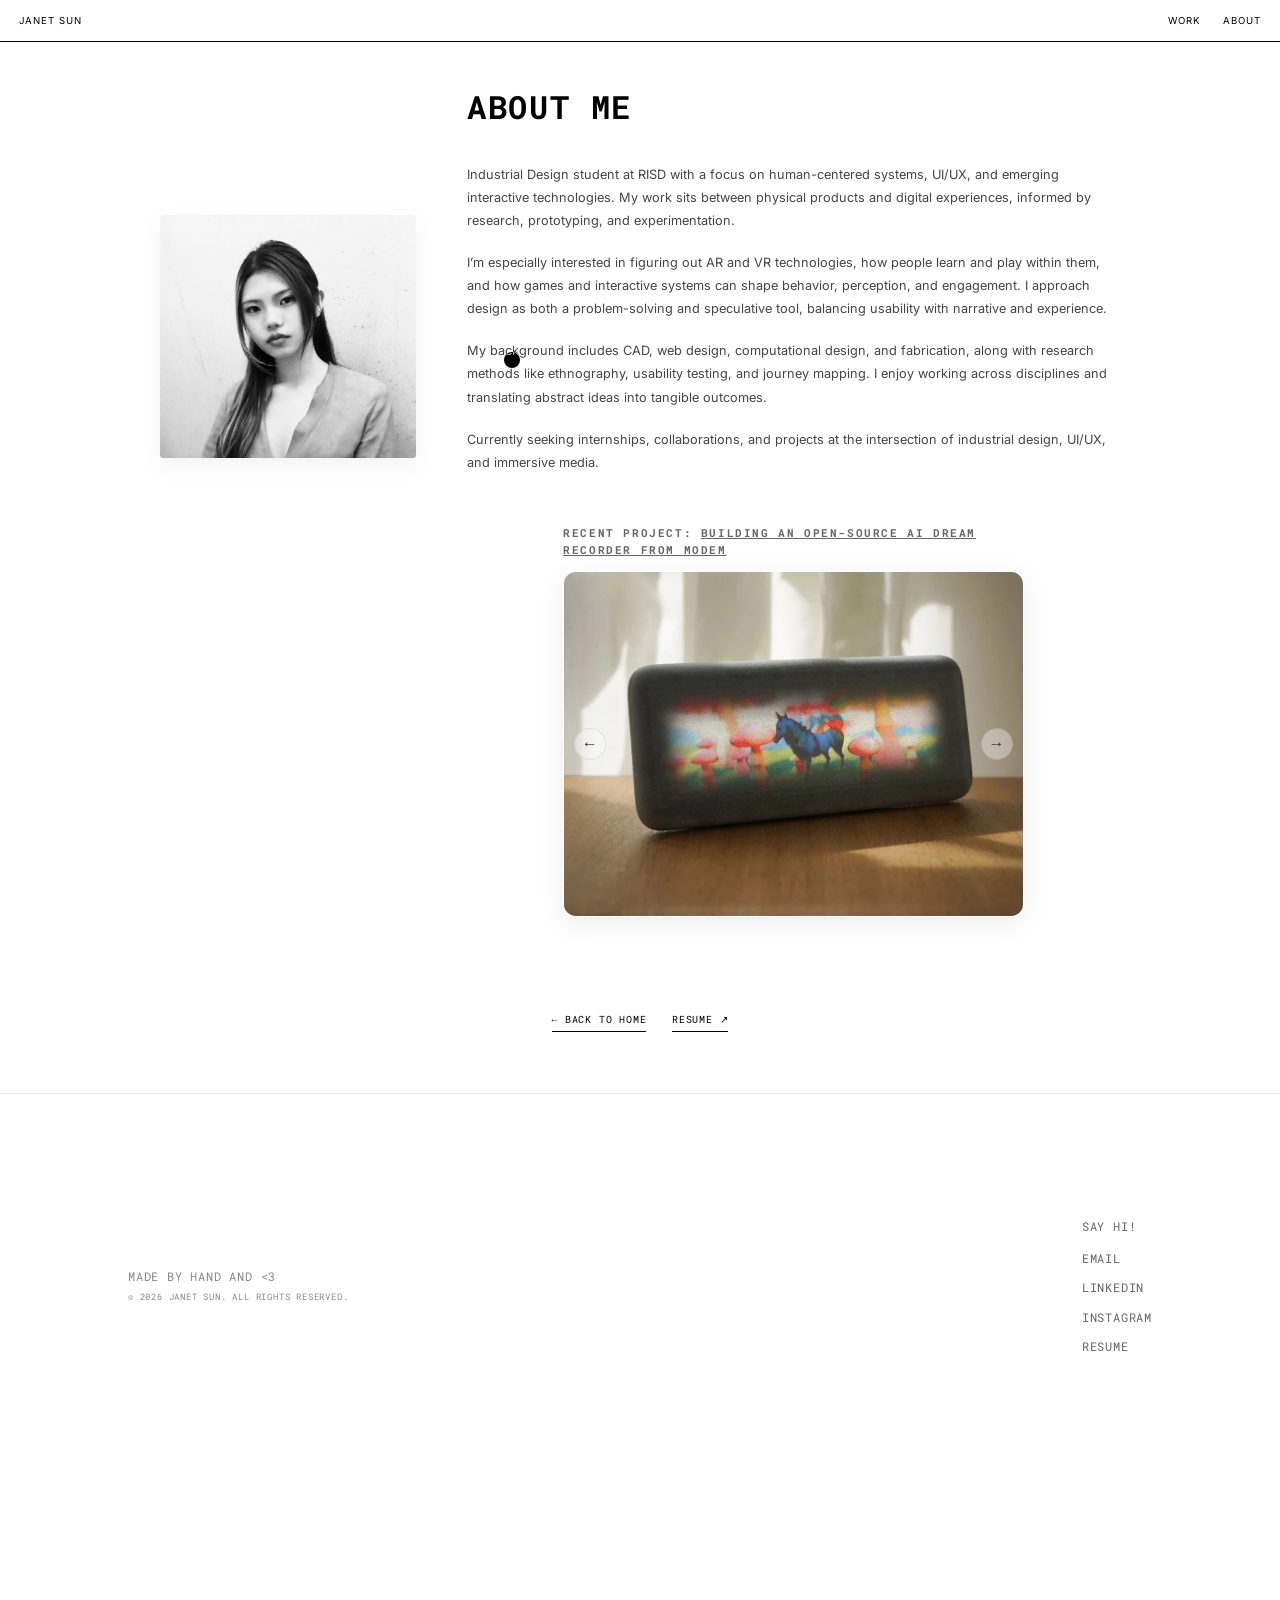
==== commit d591b9bc: "Center about page buttons to full page width Made-with: Cursor" ====
--- a/about.html
+++ b/about.html
@@ -149,8 +149,16 @@
   }
   .about-carousel-arrow.prev { left: 0.75rem; }
   .about-carousel-arrow.next { right: 0.75rem; }
+  .about-buttons {
+    width: 100%;
+    display: flex;
+    gap: 2rem;
+    align-items: center;
+    justify-content: center;
+    margin-top: clamp(2rem, 5vw, 3.75rem);
+  }
   .back-button {
-    margin-top: clamp(2rem, 5vw, 3.75rem);
+    margin-top: 0;
     display: inline-block;
     font-family: 'Roboto Mono', monospace;
     text-transform: uppercase;
@@ -195,9 +203,7 @@
       <p>
         Currently seeking internships, collaborations, and projects at the intersection of industrial design, UI/UX, and immersive media.
       </p>
-      <p>
-        Wanna see more work? <a href="https://sunjanet.com" target="_blank" rel="noopener noreferrer" style="color: #000; text-decoration: underline;">sunjanet.com</a>
-      </p>
+    
       <div class="about-carousel-section">
         <h3 class="about-carousel-title">Recent project: <a href="https://modemworks.com/projects/dreamrecorder/" target="_blank" rel="noopener noreferrer" style="color: inherit; text-decoration: underline;">Building an open-source AI Dream recorder from Modem</a></h3>
         <div class="about-carousel-wrapper">
@@ -224,11 +230,11 @@
           </div>
         </div>
       </div>
-      <div style="display: flex; gap: 2rem; align-items: center; justify-content: center;">
-        <a href="index.html" class="back-button" onclick="sessionStorage.setItem('skipIndexAnimations','1')">← Back to Home</a>
-        <a href="./janetsunCV_ID.pdf" target="_blank" class="back-button">Resume ↗</a>
-      </div>
-    </div>
+    </div>
+  </div>
+  <div class="about-buttons">
+    <a href="index.html" class="back-button" onclick="sessionStorage.setItem('skipIndexAnimations','1')">← Back to Home</a>
+    <a href="./janetsunCV_ID.pdf" target="_blank" class="back-button">Resume ↗</a>
   </div>
 </div>
 
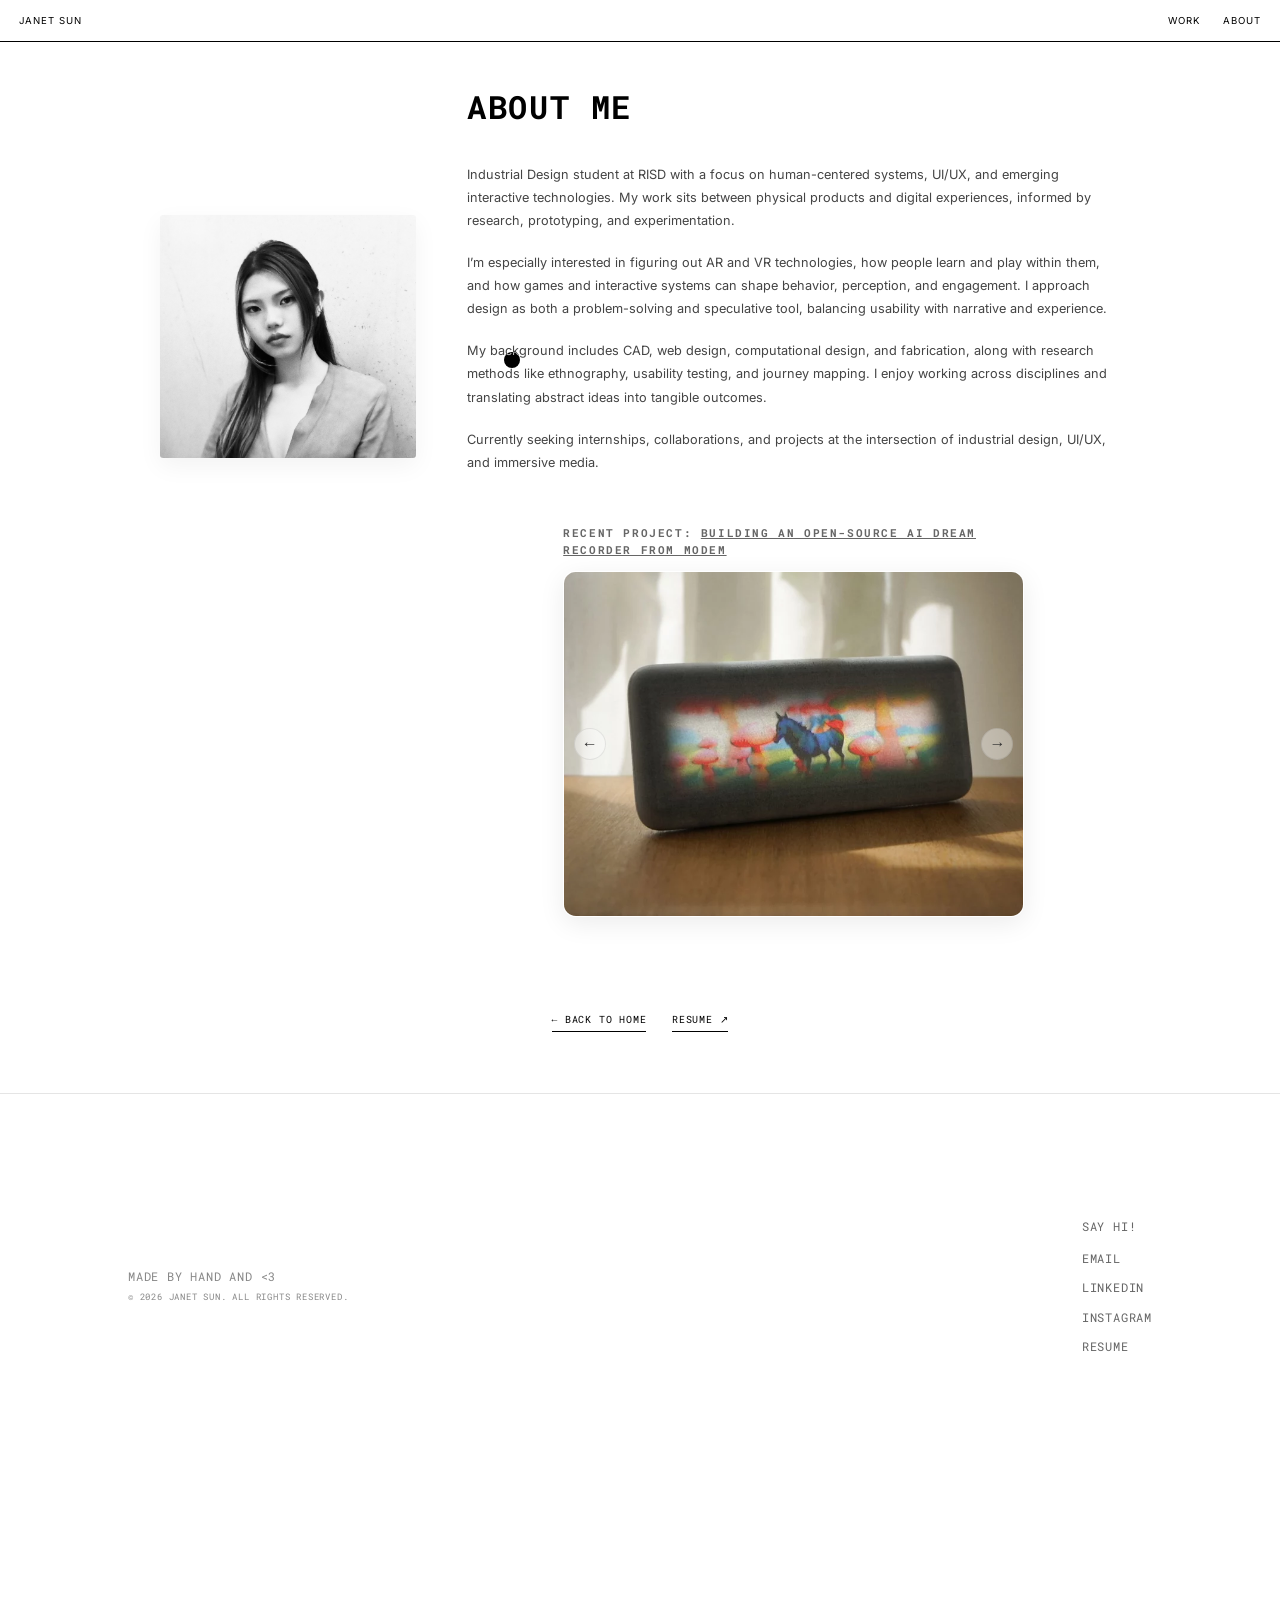
==== commit d69e39a1: "Update resume to IDCV.pdf Made-with: Cursor" ====
--- a/about.html
+++ b/about.html
@@ -234,7 +234,7 @@
   </div>
   <div class="about-buttons">
     <a href="index.html" class="back-button" onclick="sessionStorage.setItem('skipIndexAnimations','1')">← Back to Home</a>
-    <a href="./janetsunCV_ID.pdf" target="_blank" class="back-button">Resume ↗</a>
+    <a href="./IDCV.pdf" target="_blank" class="back-button">Resume ↗</a>
   </div>
 </div>
 
@@ -250,7 +250,7 @@
         <a href="mailto:janetsun05@gmail.com">Email</a>
         <a href="https://www.linkedin.com/in/janet-sun05" target="_blank" rel="noopener noreferrer">LinkedIn</a>
         <a href="https://www.instagram.com/minjieart/?hl=en" target="_blank" rel="noopener noreferrer">Instagram</a>
-        <a href="./janetsunCV_ID.pdf" target="_blank" rel="noopener noreferrer">Resume</a>
+        <a href="./IDCV.pdf" target="_blank" rel="noopener noreferrer">Resume</a>
       </div>
     </div>
   </div>
